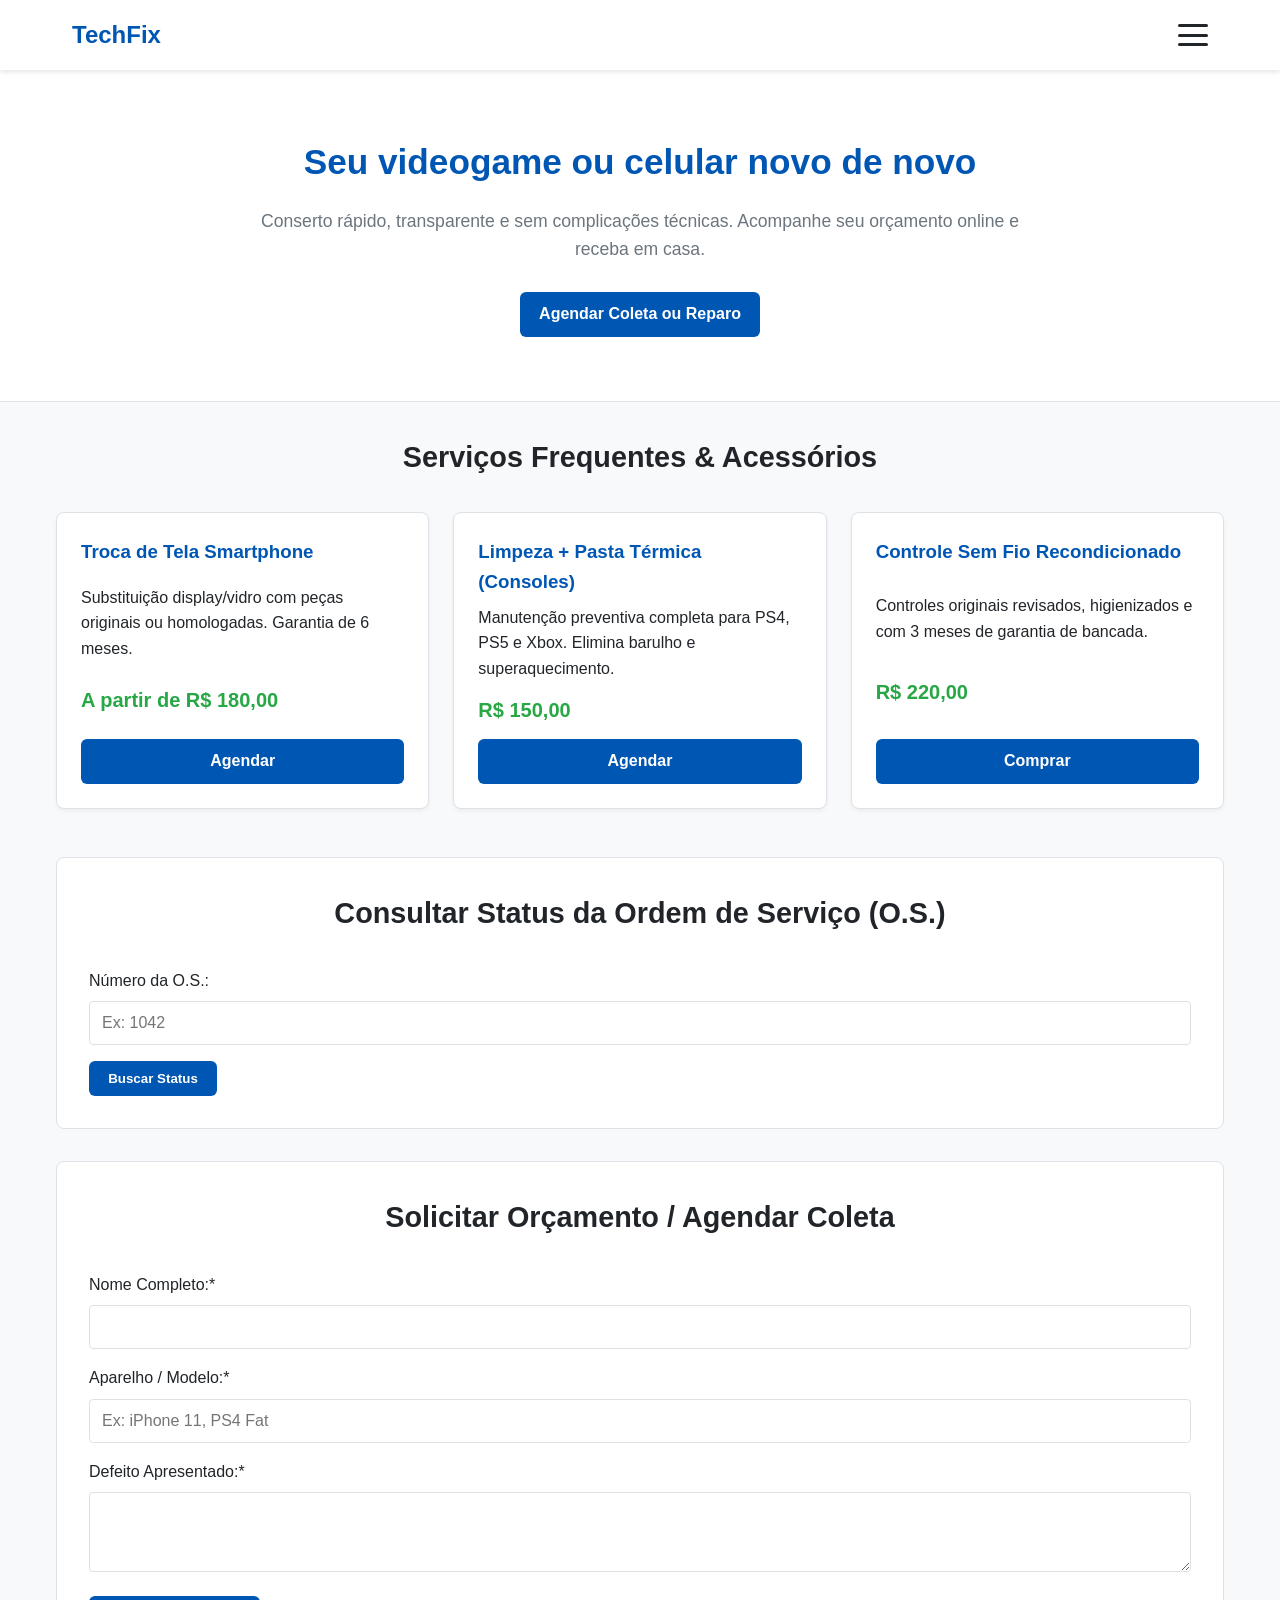
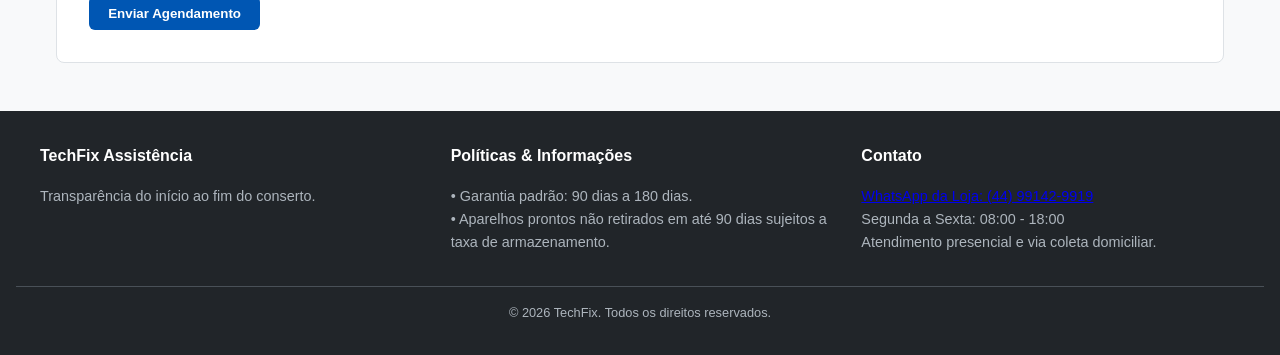
==== index.html @ da068fcb "Rename Rubriga.html to index.html" ====
<!DOCTYPE html>
<html lang="pt-BR">

<head>
    <meta charset="UTF-8">
    <meta name="viewport" content="width=device-width, initial-scale=1.0">
    <title>TechFix - Assistência Técnica Transparente</title>
    <style>
        /* VARIÁVEIS E PADRONIZAÇÃO VISUAL */
        :root {
            --primary: #0056b3;
            --primary-hover: #003d80;
            --secondary: #28a745;
            --bg-light: #f8f9fa;
            --text-dark: #212529;
            --text-muted: #6c757d;
            --white: #ffffff;
            --border: #dee2e6;
        }

        * {
            box-sizing: border-box;
            margin: 0;
            padding: 0;
            font-family: 'Segoe UI', Tahoma, Geneva, Verdana, sans-serif;
        }

        html {
            scroll-behavior: smooth;
        }

        body {
            background-color: var(--bg-light);
            color: var(--text-dark);
            line-height: 1.6;
        }

        /* CABEÇALHO E NAVEGAÇÃO */
        header {
            background-color: var(--white);
            box-shadow: 0 2px 5px rgba(0, 0, 0, 0.1);
            position: sticky;
            top: 0;
            z-index: 1000;
        }

        .navbar {
            display: flex;
            justify-content: space-between;
            align-items: center;
            padding: 1rem 2rem;
            max-width: 1200px;
            margin: 0 auto;
        }

        .logo {
            font-size: 1.5rem;
            font-weight: bold;
            color: var(--primary);
        }

        .nav-menu {
            display: flex;
            list-style: none;
            gap: 1.5rem;
            align-items: center;
        }

        .nav-link {
            text-decoration: none;
            color: var(--text-dark);
            font-weight: 500;
            transition: color 0.2s;
        }

        .nav-link:hover {
            color: var(--primary);
        }

        /* MENU HAMBURGER (VISÍVEL EM TODAS AS TELAS) */
        .hamburger {
            display: flex;
            flex-direction: column;
            justify-content: space-between;
            width: 30px;
            height: 22px;
            background: transparent;
            border: none;
            cursor: pointer;
            padding: 0;
            z-index: 1001;
        }

        .hamburger span {
            width: 100%;
            height: 3px;
            background-color: var(--text-dark);
            border-radius: 3px;
            transition: all 0.3s ease-in-out;
        }

        .hamburger.active span:nth-child(1) {
            transform: translateY(9.5px) rotate(45deg);
        }

        .hamburger.active span:nth-child(2) {
            opacity: 0;
        }

        .hamburger.active span:nth-child(3) {
            transform: translateY(-9.5px) rotate(-45deg);
        }

        .nav-overlay {
            display: none;
            position: fixed;
            top: 0;
            left: 0;
            width: 100vw;
            height: 100vh;
            background: rgba(0, 0, 0, 0.4);
            backdrop-filter: blur(2px);
            z-index: 998;
            opacity: 0;
            transition: opacity 0.3s ease;
        }

        .nav-overlay.active {
            display: block;
            opacity: 1;
        }

        .nav-menu {
            position: fixed;
            top: 0;
            right: -100%;
            width: 300px;
            height: 100vh;
            background-color: var(--white);
            flex-direction: column;
            gap: 0;
            padding: 5rem 2rem 2rem 2rem;
            transition: right 0.3s cubic-bezier(0.4, 0, 0.2, 1);
            box-shadow: -4px 0 20px rgba(0, 0, 0, 0.15);
            z-index: 999;
            align-items: stretch;
            list-style: none;
        }

        .nav-menu.active {
            right: 0;
        }

        .nav-item {
            width: 100%;
            text-align: left;
            padding: 1rem 0;
            border-bottom: 1px solid var(--border);
        }

        .nav-link {
            font-size: 1.1rem;
            display: block;
            width: 100%;
            text-decoration: none;
            color: var(--text-dark);
            font-weight: 500;
            transition: color 0.2s;
        }

        .nav-link:hover {
            color: var(--primary);
        }

        .nav-menu .btn {
            margin-top: 1.5rem;
            width: 100%;
            display: block;
        }

        /* BOTOES E AÇÕES (INDICAR) */
        .btn {
            display: inline-block;
            padding: 0.6rem 1.2rem;
            border-radius: 6px;
            text-decoration: none;
            font-weight: bold;
            cursor: pointer;
            border: none;
            transition: background-color 0.2s;
            text-align: center;
        }

        .btn-primary {
            background-color: var(--primary);
            color: var(--white);
        }

        .btn-primary:hover {
            background-color: var(--primary-hover);
        }

        /* SEÇÃO HERO (DIRECIONAR) */
        .hero {
            background-color: var(--white);
            padding: 4rem 2rem;
            text-align: center;
            border-bottom: 1px solid var(--border);
        }

        .hero-content {
            max-width: 800px;
            margin: 0 auto;
        }

        .hero h1 {
            font-size: 2.2rem;
            margin-bottom: 1rem;
            color: var(--primary);
        }

        .hero p {
            font-size: 1.1rem;
            color: var(--text-muted);
            margin-bottom: 1.8rem;
        }

        /* CONTAINER PRINCIPAL */
        .container {
            max-width: 1200px;
            margin: 2rem auto;
            padding: 0 1rem;
        }

        .section-title {
            text-align: center;
            margin-bottom: 2rem;
            font-size: 1.8rem;
        }

        /* GRID DE SERVIÇOS E PRODUTOS (ALINHAR E FACILITAR) */
        .grid-cards {
            display: grid;
            grid-template-columns: repeat(auto-fit, minmax(280px, 1fr));
            gap: 1.5rem;
            margin-bottom: 3rem;
        }

        .card {
            background: var(--white);
            border: 1px solid var(--border);
            border-radius: 8px;
            padding: 1.5rem;
            display: flex;
            flex-direction: column;
            justify-content: space-between;
            box-shadow: 0 2px 4px rgba(0, 0, 0, 0.05);
        }

        .card h3 {
            margin-bottom: 0.5rem;
            color: var(--primary);
        }

        .card .price {
            font-size: 1.25rem;
            font-weight: bold;
            color: var(--secondary);
            margin: 0.8rem 0;
        }

        /* FORMULÁRIOS E CONSULTA (VALIDAÇÃO E MOSTRAR DADOS) */
        .form-section {
            background: var(--white);
            padding: 2rem;
            border-radius: 8px;
            border: 1px solid var(--border);
            margin-bottom: 2rem;
        }

        .form-group {
            margin-bottom: 1rem;
        }

        .form-group label {
            display: block;
            margin-bottom: 0.5rem;
            font-weight: 500;
        }

        .form-control {
            width: 100%;
            padding: 0.75rem;
            border: 1px solid var(--border);
            border-radius: 4px;
            font-size: 1rem;
        }

        .result-box {
            margin-top: 1.5rem;
            padding: 1rem;
            background-color: #e9ecef;
            border-radius: 4px;
            display: none;
        }

        /* RODAPÉ */
        footer {
            background-color: var(--text-dark);
            color: var(--white);
            padding: 2rem 1rem;
            margin-top: 3rem;
        }

        .footer-content {
            max-width: 1200px;
            margin: 0 auto;
            display: grid;
            grid-template-columns: repeat(auto-fit, minmax(250px, 1fr));
            gap: 2rem;
        }

        .footer-content h4 {
            margin-bottom: 1rem;
            color: var(--white);
        }

        .footer-content p,
        .footer-content li {
            font-size: 0.9rem;
            color: #adb5bd;
        }

        .footer-bottom {
            text-align: center;
            margin-top: 2rem;
            padding-top: 1rem;
            border-top: 1px solid #495057;
            font-size: 0.8rem;
            color: #adb5bd;
        }

        /* MEDIA QUERIES PARA RESPONSIVIDADE */
        @media (max-width: 768px) {
            .hero h1 {
                font-size: 1.75rem;
            }
        }
    </style>
</head>

<body>

    <!-- CABEÇALHO COM MENU HAMBURGER -->
    <header>
        <div class="nav-overlay" id="nav-overlay"></div>
        <nav class="navbar">
            <a href="#inicio" class="logo" style="text-decoration: none;">TechFix</a>
            <button class="hamburger" id="hamburger-btn" aria-label="Abrir Menu" aria-expanded="false">
                <span></span>
                <span></span>
                <span></span>
            </button>
            <ul class="nav-menu" id="nav-menu">
                <li class="nav-item"><a href="#inicio" class="nav-link">Início</a></li>
                <li class="nav-item"><a href="#servicos" class="nav-link">Serviços</a></li>
                <li class="nav-item"><a href="#consulta" class="nav-link">Consultar O.S.</a></li>
                <li class="nav-item"><a href="#agendamento" class="nav-link">Agendamento</a></li>
                <li class="nav-item"><a href="#contato" class="nav-link">Contato</a></li>
                <li class="nav-item"><a href="#agendamento" class="btn btn-primary">Solicitar Orçamento</a></li>
            </ul>
        </nav>
    </header>

    <!-- SEÇÃO HERO -->
    <section id="inicio" class="hero">
        <div class="hero-content">
            <h1>Seu videogame ou celular novo de novo</h1>
            <p>Conserto rápido, transparente e sem complicações técnicas. Acompanhe seu orçamento online e receba em
                casa.</p>
            <a href="#agendamento" class="btn btn-primary">Agendar Coleta ou Reparo</a>
        </div>
    </section>

    <div class="container">
        <!-- VITRINE DE SERVIÇOS E ACESSÓRIOS -->
        <section id="servicos">
            <h2 class="section-title">Serviços Frequentes & Acessórios</h2>
            <div class="grid-cards">
                <div class="card">
                    <h3>Troca de Tela Smartphone</h3>
                    <p>Substituição display/vidro com peças originais ou homologadas. Garantia de 6 meses.</p>
                    <div class="price">A partir de R$ 180,00</div>
                    <a href="#agendamento" class="btn btn-primary">Agendar</a>
                </div>
                <div class="card">
                    <h3>Limpeza + Pasta Térmica (Consoles)</h3>
                    <p>Manutenção preventiva completa para PS4, PS5 e Xbox. Elimina barulho e superaquecimento.</p>
                    <div class="price">R$ 150,00</div>
                    <a href="#agendamento" class="btn btn-primary">Agendar</a>
                </div>
                <div class="card">
                    <h3>Controle Sem Fio Recondicionado</h3>
                    <p>Controles originais revisados, higienizados e com 3 meses de garantia de bancada.</p>
                    <div class="price">R$ 220,00</div>
                    <a href="#agendamento" class="btn btn-primary">Comprar</a>
                </div>
            </div>
        </section>

        <!-- CONSULTA DE STATUS DE ORDEM DE SERVIÇO -->
        <section id="consulta" class="form-section">
            <h2 class="section-title">Consultar Status da Ordem de Serviço (O.S.)</h2>
            <form id="form-consulta">
                <div class="form-group">
                    <label for="numero-os">Número da O.S.:</label>
                    <input type="text" id="numero-os" class="form-control" placeholder="Ex: 1042" required>
                </div>
                <button type="submit" class="btn btn-primary">Buscar Status</button>
            </form>
            <div id="resultado-os" class="result-box"></div>
        </section>

        <!-- FORMULÁRIO DE AGENDAMENTO E SOLICITAÇÃO -->
        <section id="agendamento" class="form-section">
            <h2 class="section-title">Solicitar Orçamento / Agendar Coleta</h2>
            <form id="form-agendamento">
                <div class="form-group">
                    <label for="nome">Nome Completo:*</label>
                    <input type="text" id="nome" class="form-control" required>
                </div>
                <div class="form-group">
                    <label for="equipamento">Aparelho / Modelo:*</label>
                    <input type="text" id="equipamento" class="form-control" placeholder="Ex: iPhone 11, PS4 Fat"
                        required>
                </div>
                <div class="form-group">
                    <label for="descricao">Defeito Apresentado:*</label>
                    <textarea id="descricao" class="form-control" rows="3" required></textarea>
                </div>
                <button type="submit" class="btn btn-primary">Enviar Agendamento</button>
            </form>
            <div id="resultado-agendamento" class="result-box"></div>
        </section>
    </div>

    <!-- RODAPÉ -->
    <footer id="contato">
        <div class="footer-content">
            <div>
                <h4>TechFix Assistência</h4>
                <p>Transparência do início ao fim do conserto.</p>
            </div>
            <div>
                <h4>Políticas & Informações</h4>
                <p>• Garantia padrão: 90 dias a 180 dias.</p>
                <p>• Aparelhos prontos não retirados em até 90 dias sujeitos a taxa de armazenamento.</p>
            </div>
            <div>
                <h4>Contato</h4>
                <p><a href="https://wa.me/44991429919" target="blank"> WhatsApp da Loja: (44) 99142-9919</a></p>
                <p>Segunda a Sexta: 08:00 - 18:00</p>
                <p>Atendimento presencial e via coleta domiciliar.</p>
            </div>
        </div>
        <div class="footer-bottom">
            <p>&copy; 2026 TechFix. Todos os direitos reservados.</p>
        </div>
    </footer>

    <!-- LÓGICA JAVASCRIPT -->
    <script>
        // 1. MANIPULAÇÃO DO MENU HAMBURGER (RESPONSIVO E ACESSIBILIDADE)
        const hamburgerBtn = document.getElementById('hamburger-btn');
        const navMenu = document.getElementById('nav-menu');
        const navOverlay = document.getElementById('nav-overlay');

        function toggleMenu() {
            const isActive = navMenu.classList.toggle('active');
            hamburgerBtn.classList.toggle('active');
            if (navOverlay) navOverlay.classList.toggle('active');
            hamburgerBtn.setAttribute('aria-expanded', isActive);
            document.body.style.overflow = isActive ? 'hidden' : '';
        }

        function closeMenu() {
            navMenu.classList.remove('active');
            hamburgerBtn.classList.remove('active');
            if (navOverlay) navOverlay.classList.remove('active');
            hamburgerBtn.setAttribute('aria-expanded', 'false');
            document.body.style.overflow = '';
        }

        hamburgerBtn.addEventListener('click', toggleMenu);
        if (navOverlay) navOverlay.addEventListener('click', closeMenu);

        // Fechar menu ao clicar em qualquer link (nav-link ou botão) dentro do nav-menu
        navMenu.querySelectorAll('a').forEach(link => {
            link.addEventListener('click', closeMenu);
        });

        // Fechar ao pressionar a tecla ESC
        document.addEventListener('keydown', (e) => {
            if (e.key === 'Escape' && navMenu.classList.contains('active')) {
                closeMenu();
            }
        });

        // 2. CONSULTA DE O.S. (SIMULAÇÃO E EXIBIÇÃO DE DADOS)
        const formConsulta = document.getElementById('form-consulta');
        const resultadoOS = document.getElementById('resultado-os');

        formConsulta.addEventListener('submit', (e) => {
            e.preventDefault();
            const osNumero = document.getElementById('numero-os').value.trim();

            if (osNumero === '') {
                alert('Por favor, informe o número da O.S.');
                return;
            }

            // Exibição dos dados digitados e status simulado
            resultadoOS.style.display = 'block';
            resultadoOS.innerHTML = `
        <strong>Consulta da O.S. nº ${osNumero}:</strong><br>
        • Status: <span style="color: var(--primary); font-weight: bold;">Aguardando Peça</span><br>
        • Aparelho: Playstation 4<br>
        • Previsão de Conclusão: 2 dias úteis.
      `;
        });

        // 3. VALIDAÇÃO DE FORMULÁRIO DE AGENDAMENTO E EXIBIÇÃO DE DADOS
        const formAgendamento = document.getElementById('form-agendamento');
        const resultadoAgendamento = document.getElementById('resultado-agendamento');

        formAgendamento.addEventListener('submit', (e) => {
            e.preventDefault();

            const nome = document.getElementById('nome').value.trim();
            const equipamento = document.getElementById('equipamento').value.trim();
            const descricao = document.getElementById('descricao').value.trim();

            // Validação de dados preenchidos
            if (nome === '' || equipamento === '' || descricao === '') {
                alert('Por favor, preencha todos os campos obrigatórios!');
                return;
            }

            // Exibição de confirmação dos dados digitados no corpo da página
            resultadoAgendamento.style.display = 'block';
            resultadoAgendamento.style.backgroundColor = '#d4edda';
            resultadoAgendamento.style.color = '#155724';
            resultadoAgendamento.innerHTML = `
        <strong>Solicitação Enviada com Sucesso!</strong><br>
        • <strong>Cliente:</strong> ${nome}<br>
        • <strong>Aparelho:</strong> ${equipamento}<br>
        • <strong>Defeito informado:</strong> ${descricao}<br><br>
        <em>Em breve entraremos em contato via WhatsApp para confirmar o horário da coleta!</em>
      `;

            formAgendamento.reset();
        });
    </script>
</body>

</html>
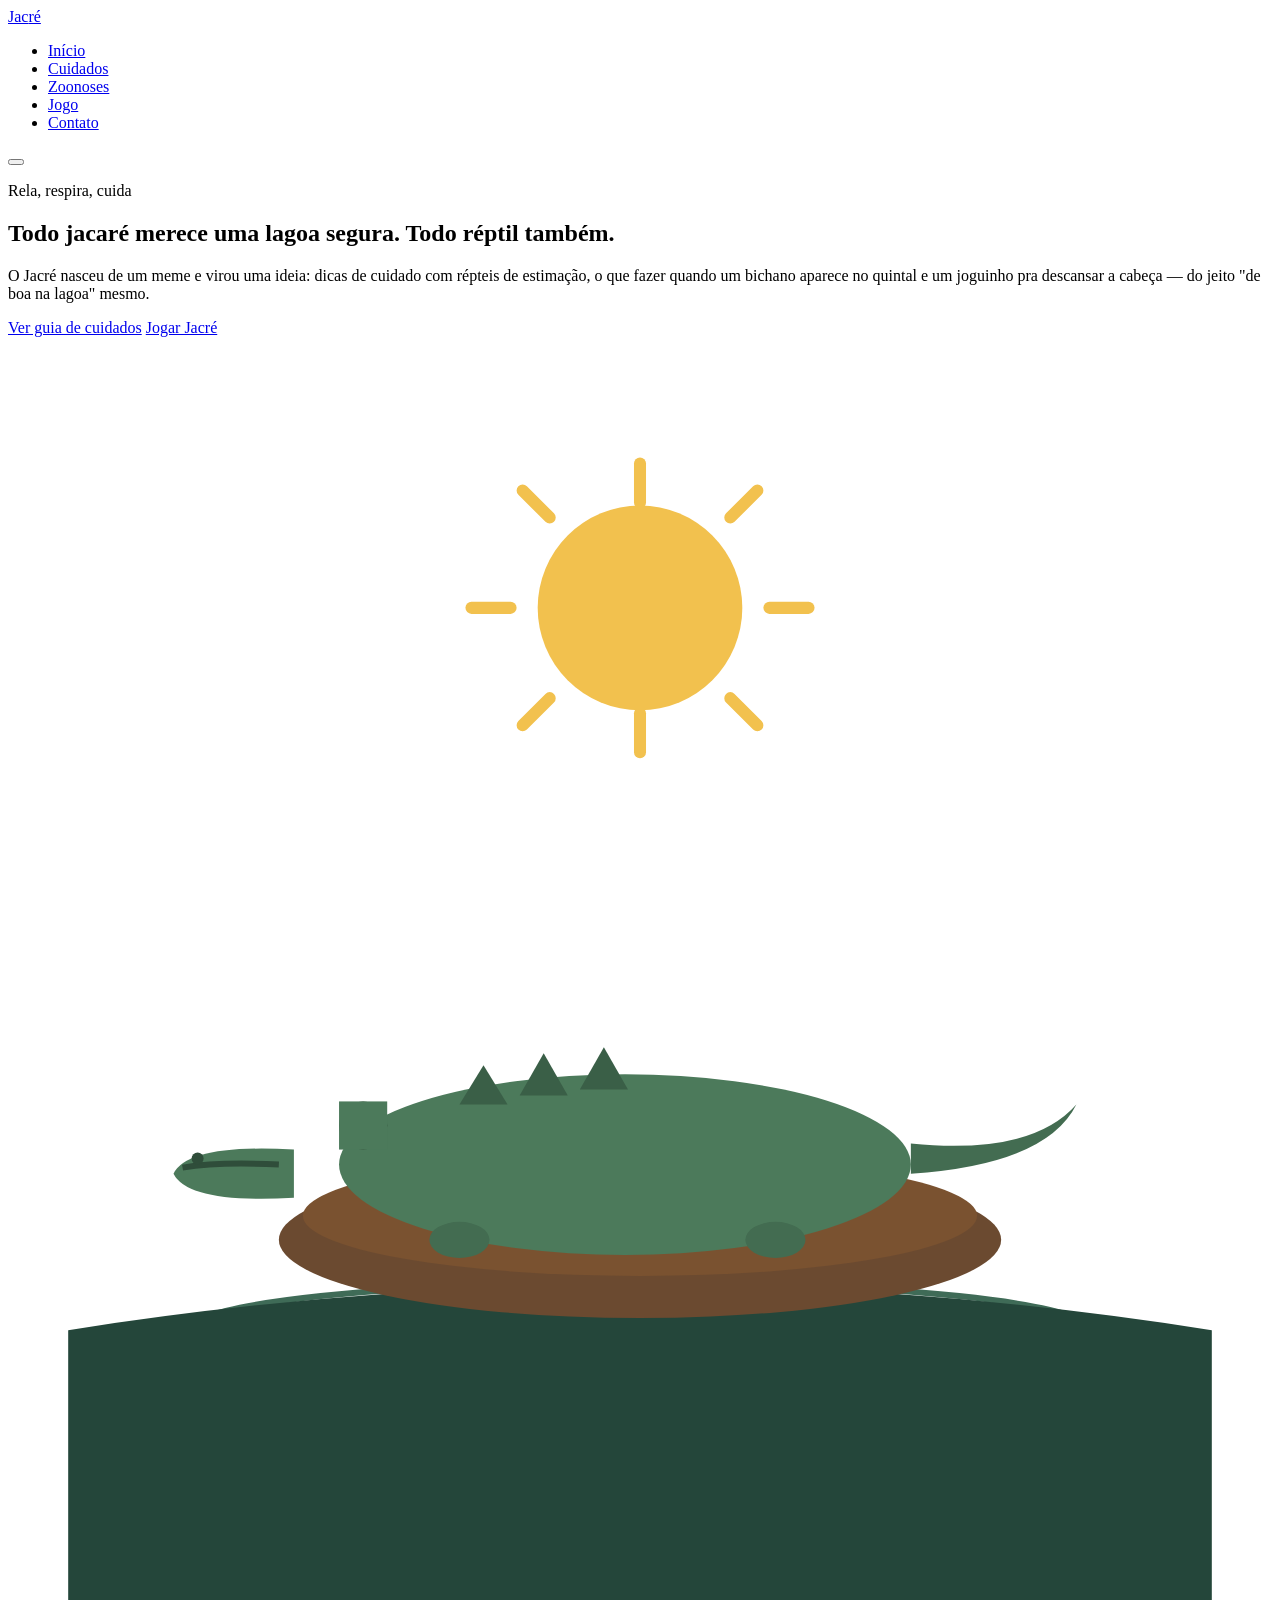
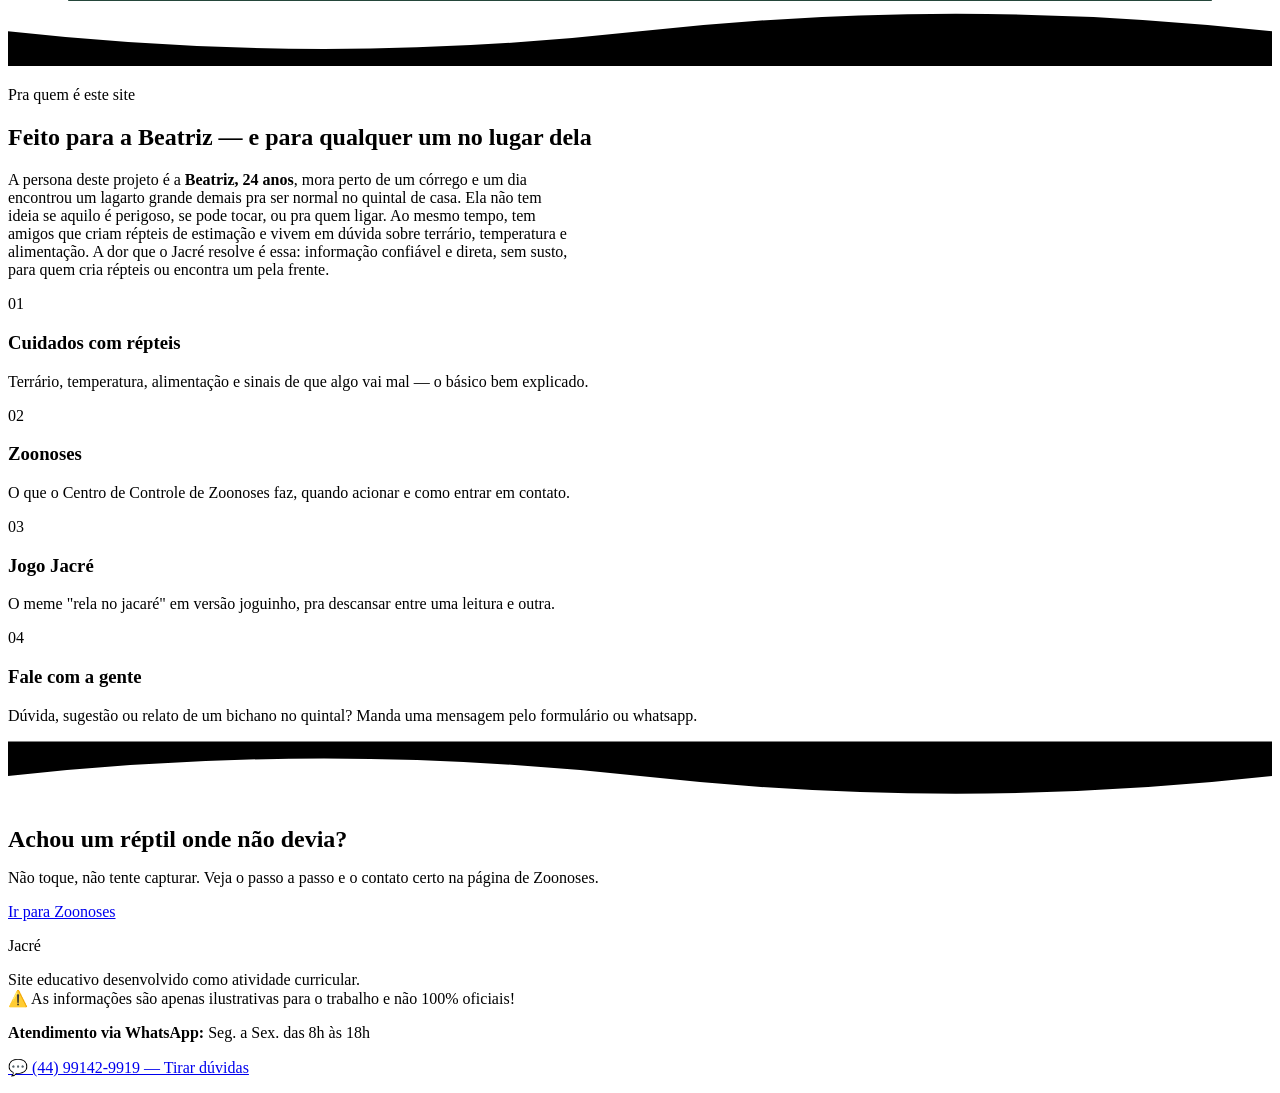
==== commit e0cd0589: "projeto indo po ar" ====
--- a/index.html
+++ b/index.html
@@ -1,566 +1,177 @@
-<!DOCTYPE html>
-<html lang="pt-BR">
-
-<head>
-    <meta charset="UTF-8">
-    <meta name="viewport" content="width=device-width, initial-scale=1.0">
-    <title>TechFix - Assistência Técnica Transparente</title>
-    <style>
-        /* VARIÁVEIS E PADRONIZAÇÃO VISUAL */
-        :root {
-            --primary: #0056b3;
-            --primary-hover: #003d80;
-            --secondary: #28a745;
-            --bg-light: #f8f9fa;
-            --text-dark: #212529;
-            --text-muted: #6c757d;
-            --white: #ffffff;
-            --border: #dee2e6;
-        }
-
-        * {
-            box-sizing: border-box;
-            margin: 0;
-            padding: 0;
-            font-family: 'Segoe UI', Tahoma, Geneva, Verdana, sans-serif;
-        }
-
-        html {
-            scroll-behavior: smooth;
-        }
-
-        body {
-            background-color: var(--bg-light);
-            color: var(--text-dark);
-            line-height: 1.6;
-        }
-
-        /* CABEÇALHO E NAVEGAÇÃO */
-        header {
-            background-color: var(--white);
-            box-shadow: 0 2px 5px rgba(0, 0, 0, 0.1);
-            position: sticky;
-            top: 0;
-            z-index: 1000;
-        }
-
-        .navbar {
-            display: flex;
-            justify-content: space-between;
-            align-items: center;
-            padding: 1rem 2rem;
-            max-width: 1200px;
-            margin: 0 auto;
-        }
-
-        .logo {
-            font-size: 1.5rem;
-            font-weight: bold;
-            color: var(--primary);
-        }
-
-        .nav-menu {
-            display: flex;
-            list-style: none;
-            gap: 1.5rem;
-            align-items: center;
-        }
-
-        .nav-link {
-            text-decoration: none;
-            color: var(--text-dark);
-            font-weight: 500;
-            transition: color 0.2s;
-        }
-
-        .nav-link:hover {
-            color: var(--primary);
-        }
-
-        /* MENU HAMBURGER (VISÍVEL EM TODAS AS TELAS) */
-        .hamburger {
-            display: flex;
-            flex-direction: column;
-            justify-content: space-between;
-            width: 30px;
-            height: 22px;
-            background: transparent;
-            border: none;
-            cursor: pointer;
-            padding: 0;
-            z-index: 1001;
-        }
-
-        .hamburger span {
-            width: 100%;
-            height: 3px;
-            background-color: var(--text-dark);
-            border-radius: 3px;
-            transition: all 0.3s ease-in-out;
-        }
-
-        .hamburger.active span:nth-child(1) {
-            transform: translateY(9.5px) rotate(45deg);
-        }
-
-        .hamburger.active span:nth-child(2) {
-            opacity: 0;
-        }
-
-        .hamburger.active span:nth-child(3) {
-            transform: translateY(-9.5px) rotate(-45deg);
-        }
-
-        .nav-overlay {
-            display: none;
-            position: fixed;
-            top: 0;
-            left: 0;
-            width: 100vw;
-            height: 100vh;
-            background: rgba(0, 0, 0, 0.4);
-            backdrop-filter: blur(2px);
-            z-index: 998;
-            opacity: 0;
-            transition: opacity 0.3s ease;
-        }
-
-        .nav-overlay.active {
-            display: block;
-            opacity: 1;
-        }
-
-        .nav-menu {
-            position: fixed;
-            top: 0;
-            right: -100%;
-            width: 300px;
-            height: 100vh;
-            background-color: var(--white);
-            flex-direction: column;
-            gap: 0;
-            padding: 5rem 2rem 2rem 2rem;
-            transition: right 0.3s cubic-bezier(0.4, 0, 0.2, 1);
-            box-shadow: -4px 0 20px rgba(0, 0, 0, 0.15);
-            z-index: 999;
-            align-items: stretch;
-            list-style: none;
-        }
-
-        .nav-menu.active {
-            right: 0;
-        }
-
-        .nav-item {
-            width: 100%;
-            text-align: left;
-            padding: 1rem 0;
-            border-bottom: 1px solid var(--border);
-        }
-
-        .nav-link {
-            font-size: 1.1rem;
-            display: block;
-            width: 100%;
-            text-decoration: none;
-            color: var(--text-dark);
-            font-weight: 500;
-            transition: color 0.2s;
-        }
-
-        .nav-link:hover {
-            color: var(--primary);
-        }
-
-        .nav-menu .btn {
-            margin-top: 1.5rem;
-            width: 100%;
-            display: block;
-        }
-
-        /* BOTOES E AÇÕES (INDICAR) */
-        .btn {
-            display: inline-block;
-            padding: 0.6rem 1.2rem;
-            border-radius: 6px;
-            text-decoration: none;
-            font-weight: bold;
-            cursor: pointer;
-            border: none;
-            transition: background-color 0.2s;
-            text-align: center;
-        }
-
-        .btn-primary {
-            background-color: var(--primary);
-            color: var(--white);
-        }
-
-        .btn-primary:hover {
-            background-color: var(--primary-hover);
-        }
-
-        /* SEÇÃO HERO (DIRECIONAR) */
-        .hero {
-            background-color: var(--white);
-            padding: 4rem 2rem;
-            text-align: center;
-            border-bottom: 1px solid var(--border);
-        }
-
-        .hero-content {
-            max-width: 800px;
-            margin: 0 auto;
-        }
-
-        .hero h1 {
-            font-size: 2.2rem;
-            margin-bottom: 1rem;
-            color: var(--primary);
-        }
-
-        .hero p {
-            font-size: 1.1rem;
-            color: var(--text-muted);
-            margin-bottom: 1.8rem;
-        }
-
-        /* CONTAINER PRINCIPAL */
-        .container {
-            max-width: 1200px;
-            margin: 2rem auto;
-            padding: 0 1rem;
-        }
-
-        .section-title {
-            text-align: center;
-            margin-bottom: 2rem;
-            font-size: 1.8rem;
-        }
-
-        /* GRID DE SERVIÇOS E PRODUTOS (ALINHAR E FACILITAR) */
-        .grid-cards {
-            display: grid;
-            grid-template-columns: repeat(auto-fit, minmax(280px, 1fr));
-            gap: 1.5rem;
-            margin-bottom: 3rem;
-        }
-
-        .card {
-            background: var(--white);
-            border: 1px solid var(--border);
-            border-radius: 8px;
-            padding: 1.5rem;
-            display: flex;
-            flex-direction: column;
-            justify-content: space-between;
-            box-shadow: 0 2px 4px rgba(0, 0, 0, 0.05);
-        }
-
-        .card h3 {
-            margin-bottom: 0.5rem;
-            color: var(--primary);
-        }
-
-        .card .price {
-            font-size: 1.25rem;
-            font-weight: bold;
-            color: var(--secondary);
-            margin: 0.8rem 0;
-        }
-
-        /* FORMULÁRIOS E CONSULTA (VALIDAÇÃO E MOSTRAR DADOS) */
-        .form-section {
-            background: var(--white);
-            padding: 2rem;
-            border-radius: 8px;
-            border: 1px solid var(--border);
-            margin-bottom: 2rem;
-        }
-
-        .form-group {
-            margin-bottom: 1rem;
-        }
-
-        .form-group label {
-            display: block;
-            margin-bottom: 0.5rem;
-            font-weight: 500;
-        }
-
-        .form-control {
-            width: 100%;
-            padding: 0.75rem;
-            border: 1px solid var(--border);
-            border-radius: 4px;
-            font-size: 1rem;
-        }
-
-        .result-box {
-            margin-top: 1.5rem;
-            padding: 1rem;
-            background-color: #e9ecef;
-            border-radius: 4px;
-            display: none;
-        }
-
-        /* RODAPÉ */
-        footer {
-            background-color: var(--text-dark);
-            color: var(--white);
-            padding: 2rem 1rem;
-            margin-top: 3rem;
-        }
-
-        .footer-content {
-            max-width: 1200px;
-            margin: 0 auto;
-            display: grid;
-            grid-template-columns: repeat(auto-fit, minmax(250px, 1fr));
-            gap: 2rem;
-        }
-
-        .footer-content h4 {
-            margin-bottom: 1rem;
-            color: var(--white);
-        }
-
-        .footer-content p,
-        .footer-content li {
-            font-size: 0.9rem;
-            color: #adb5bd;
-        }
-
-        .footer-bottom {
-            text-align: center;
-            margin-top: 2rem;
-            padding-top: 1rem;
-            border-top: 1px solid #495057;
-            font-size: 0.8rem;
-            color: #adb5bd;
-        }
-
-        /* MEDIA QUERIES PARA RESPONSIVIDADE */
-        @media (max-width: 768px) {
-            .hero h1 {
-                font-size: 1.75rem;
-            }
-        }
-    </style>
-</head>
-
-<body>
-
-    <!-- CABEÇALHO COM MENU HAMBURGER -->
-    <header>
-        <div class="nav-overlay" id="nav-overlay"></div>
-        <nav class="navbar">
-            <a href="#inicio" class="logo" style="text-decoration: none;">TechFix</a>
-            <button class="hamburger" id="hamburger-btn" aria-label="Abrir Menu" aria-expanded="false">
-                <span></span>
-                <span></span>
-                <span></span>
-            </button>
-            <ul class="nav-menu" id="nav-menu">
-                <li class="nav-item"><a href="#inicio" class="nav-link">Início</a></li>
-                <li class="nav-item"><a href="#servicos" class="nav-link">Serviços</a></li>
-                <li class="nav-item"><a href="#consulta" class="nav-link">Consultar O.S.</a></li>
-                <li class="nav-item"><a href="#agendamento" class="nav-link">Agendamento</a></li>
-                <li class="nav-item"><a href="#contato" class="nav-link">Contato</a></li>
-                <li class="nav-item"><a href="#agendamento" class="btn btn-primary">Solicitar Orçamento</a></li>
-            </ul>
-        </nav>
-    </header>
-
-    <!-- SEÇÃO HERO -->
-    <section id="inicio" class="hero">
-        <div class="hero-content">
-            <h1>Seu videogame ou celular novo de novo</h1>
-            <p>Conserto rápido, transparente e sem complicações técnicas. Acompanhe seu orçamento online e receba em
-                casa.</p>
-            <a href="#agendamento" class="btn btn-primary">Agendar Coleta ou Reparo</a>
-        </div>
-    </section>
-
-    <div class="container">
-        <!-- VITRINE DE SERVIÇOS E ACESSÓRIOS -->
-        <section id="servicos">
-            <h2 class="section-title">Serviços Frequentes & Acessórios</h2>
-            <div class="grid-cards">
-                <div class="card">
-                    <h3>Troca de Tela Smartphone</h3>
-                    <p>Substituição display/vidro com peças originais ou homologadas. Garantia de 6 meses.</p>
-                    <div class="price">A partir de R$ 180,00</div>
-                    <a href="#agendamento" class="btn btn-primary">Agendar</a>
-                </div>
-                <div class="card">
-                    <h3>Limpeza + Pasta Térmica (Consoles)</h3>
-                    <p>Manutenção preventiva completa para PS4, PS5 e Xbox. Elimina barulho e superaquecimento.</p>
-                    <div class="price">R$ 150,00</div>
-                    <a href="#agendamento" class="btn btn-primary">Agendar</a>
-                </div>
-                <div class="card">
-                    <h3>Controle Sem Fio Recondicionado</h3>
-                    <p>Controles originais revisados, higienizados e com 3 meses de garantia de bancada.</p>
-                    <div class="price">R$ 220,00</div>
-                    <a href="#agendamento" class="btn btn-primary">Comprar</a>
-                </div>
-            </div>
-        </section>
-
-        <!-- CONSULTA DE STATUS DE ORDEM DE SERVIÇO -->
-        <section id="consulta" class="form-section">
-            <h2 class="section-title">Consultar Status da Ordem de Serviço (O.S.)</h2>
-            <form id="form-consulta">
-                <div class="form-group">
-                    <label for="numero-os">Número da O.S.:</label>
-                    <input type="text" id="numero-os" class="form-control" placeholder="Ex: 1042" required>
-                </div>
-                <button type="submit" class="btn btn-primary">Buscar Status</button>
-            </form>
-            <div id="resultado-os" class="result-box"></div>
-        </section>
-
-        <!-- FORMULÁRIO DE AGENDAMENTO E SOLICITAÇÃO -->
-        <section id="agendamento" class="form-section">
-            <h2 class="section-title">Solicitar Orçamento / Agendar Coleta</h2>
-            <form id="form-agendamento">
-                <div class="form-group">
-                    <label for="nome">Nome Completo:*</label>
-                    <input type="text" id="nome" class="form-control" required>
-                </div>
-                <div class="form-group">
-                    <label for="equipamento">Aparelho / Modelo:*</label>
-                    <input type="text" id="equipamento" class="form-control" placeholder="Ex: iPhone 11, PS4 Fat"
-                        required>
-                </div>
-                <div class="form-group">
-                    <label for="descricao">Defeito Apresentado:*</label>
-                    <textarea id="descricao" class="form-control" rows="3" required></textarea>
-                </div>
-                <button type="submit" class="btn btn-primary">Enviar Agendamento</button>
-            </form>
-            <div id="resultado-agendamento" class="result-box"></div>
-        </section>
-    </div>
-
-    <!-- RODAPÉ -->
-    <footer id="contato">
-        <div class="footer-content">
-            <div>
-                <h4>TechFix Assistência</h4>
-                <p>Transparência do início ao fim do conserto.</p>
-            </div>
-            <div>
-                <h4>Políticas & Informações</h4>
-                <p>• Garantia padrão: 90 dias a 180 dias.</p>
-                <p>• Aparelhos prontos não retirados em até 90 dias sujeitos a taxa de armazenamento.</p>
-            </div>
-            <div>
-                <h4>Contato</h4>
-                <p><a href="https://wa.me/44991429919" target="blank"> WhatsApp da Loja: (44) 99142-9919</a></p>
-                <p>Segunda a Sexta: 08:00 - 18:00</p>
-                <p>Atendimento presencial e via coleta domiciliar.</p>
-            </div>
-        </div>
-        <div class="footer-bottom">
-            <p>&copy; 2026 TechFix. Todos os direitos reservados.</p>
-        </div>
-    </footer>
-
-    <!-- LÓGICA JAVASCRIPT -->
-    <script>
-        // 1. MANIPULAÇÃO DO MENU HAMBURGER (RESPONSIVO E ACESSIBILIDADE)
-        const hamburgerBtn = document.getElementById('hamburger-btn');
-        const navMenu = document.getElementById('nav-menu');
-        const navOverlay = document.getElementById('nav-overlay');
-
-        function toggleMenu() {
-            const isActive = navMenu.classList.toggle('active');
-            hamburgerBtn.classList.toggle('active');
-            if (navOverlay) navOverlay.classList.toggle('active');
-            hamburgerBtn.setAttribute('aria-expanded', isActive);
-            document.body.style.overflow = isActive ? 'hidden' : '';
-        }
-
-        function closeMenu() {
-            navMenu.classList.remove('active');
-            hamburgerBtn.classList.remove('active');
-            if (navOverlay) navOverlay.classList.remove('active');
-            hamburgerBtn.setAttribute('aria-expanded', 'false');
-            document.body.style.overflow = '';
-        }
-
-        hamburgerBtn.addEventListener('click', toggleMenu);
-        if (navOverlay) navOverlay.addEventListener('click', closeMenu);
-
-        // Fechar menu ao clicar em qualquer link (nav-link ou botão) dentro do nav-menu
-        navMenu.querySelectorAll('a').forEach(link => {
-            link.addEventListener('click', closeMenu);
-        });
-
-        // Fechar ao pressionar a tecla ESC
-        document.addEventListener('keydown', (e) => {
-            if (e.key === 'Escape' && navMenu.classList.contains('active')) {
-                closeMenu();
-            }
-        });
-
-        // 2. CONSULTA DE O.S. (SIMULAÇÃO E EXIBIÇÃO DE DADOS)
-        const formConsulta = document.getElementById('form-consulta');
-        const resultadoOS = document.getElementById('resultado-os');
-
-        formConsulta.addEventListener('submit', (e) => {
-            e.preventDefault();
-            const osNumero = document.getElementById('numero-os').value.trim();
-
-            if (osNumero === '') {
-                alert('Por favor, informe o número da O.S.');
-                return;
-            }
-
-            // Exibição dos dados digitados e status simulado
-            resultadoOS.style.display = 'block';
-            resultadoOS.innerHTML = `
-        <strong>Consulta da O.S. nº ${osNumero}:</strong><br>
-        • Status: <span style="color: var(--primary); font-weight: bold;">Aguardando Peça</span><br>
-        • Aparelho: Playstation 4<br>
-        • Previsão de Conclusão: 2 dias úteis.
-      `;
-        });
-
-        // 3. VALIDAÇÃO DE FORMULÁRIO DE AGENDAMENTO E EXIBIÇÃO DE DADOS
-        const formAgendamento = document.getElementById('form-agendamento');
-        const resultadoAgendamento = document.getElementById('resultado-agendamento');
-
-        formAgendamento.addEventListener('submit', (e) => {
-            e.preventDefault();
-
-            const nome = document.getElementById('nome').value.trim();
-            const equipamento = document.getElementById('equipamento').value.trim();
-            const descricao = document.getElementById('descricao').value.trim();
-
-            // Validação de dados preenchidos
-            if (nome === '' || equipamento === '' || descricao === '') {
-                alert('Por favor, preencha todos os campos obrigatórios!');
-                return;
-            }
-
-            // Exibição de confirmação dos dados digitados no corpo da página
-            resultadoAgendamento.style.display = 'block';
-            resultadoAgendamento.style.backgroundColor = '#d4edda';
-            resultadoAgendamento.style.color = '#155724';
-            resultadoAgendamento.innerHTML = `
-        <strong>Solicitação Enviada com Sucesso!</strong><br>
-        • <strong>Cliente:</strong> ${nome}<br>
-        • <strong>Aparelho:</strong> ${equipamento}<br>
-        • <strong>Defeito informado:</strong> ${descricao}<br><br>
-        <em>Em breve entraremos em contato via WhatsApp para confirmar o horário da coleta!</em>
-      `;
-
-            formAgendamento.reset();
-        });
-    </script>
-</body>
-
-</html>
+<!DOCTYPE html>
+<html lang="pt-BR">
+
+<head>
+  <meta charset="UTF-8">
+  <meta name="viewport" content="width=device-width, initial-scale=1.0">
+  <title>Jacré — cuidados com répteis e boas notícias da lagoa</title>
+  <link rel="stylesheet" href="css/style.css">
+</head>
+
+<body>
+
+  <header class="site">
+    <nav class="nav">
+      <a href="index.html" class="brand">Jac<span class="dot">ré</span></a>
+      <ul class="nav-links">
+        <li><a href="index.html">Início</a></li>
+        <li><a href="cuidados.html">Cuidados</a></li>
+        <li><a href="zoonoses.html">Zoonoses</a></li>
+        <li><a href="jogo.html">Jogo</a></li>
+        <li><a href="contato.html">Contato</a></li>
+      </ul>
+      <button class="hamburger" aria-label="Abrir menu" aria-expanded="false">
+        <span></span><span></span><span></span>
+      </button>
+    </nav>
+  </header>
+
+  <main>
+    <section class="hero">
+      <div class="wrap hero-grid">
+        <div>
+          <p class="eyebrow">Rela, respira, cuida</p>
+          <h1>Todo jacaré merece uma lagoa segura. Todo réptil também.</h1>
+          <p class="lead">O Jacré nasceu de um meme e virou uma ideia: dicas de cuidado com répteis de estimação, o que
+            fazer quando um bichano aparece no quintal e um joguinho pra descansar a cabeça — do jeito "de boa na lagoa"
+            mesmo.</p>
+          <div class="hero-cta">
+            <a href="cuidados.html" class="btn btn-primary">Ver guia de cuidados</a>
+            <a href="jogo.html" class="btn btn-outline">Jogar Jacré</a>
+          </div>
+        </div>
+
+        <div class="hero-stage">
+          <svg viewBox="0 0 420 420" xmlns="http://www.w3.org/2000/svg" role="img"
+            aria-label="Ilustração de um jacaré relaxando ao sol à beira da lagoa">
+            <!-- sol -->
+            <g class="sun-ray">
+              <circle cx="210" cy="90" r="6" fill="#f2c14e" />
+              <g stroke="#f2c14e" stroke-width="4" stroke-linecap="round">
+                <line x1="210" y1="55" x2="210" y2="42" />
+                <line x1="210" y1="138" x2="210" y2="125" />
+                <line x1="167" y1="90" x2="154" y2="90" />
+                <line x1="266" y1="90" x2="253" y2="90" />
+                <line x1="180" y1="60" x2="171" y2="51" />
+                <line x1="249" y1="129" x2="240" y2="120" />
+                <line x1="180" y1="120" x2="171" y2="129" />
+                <line x1="249" y1="51" x2="240" y2="60" />
+              </g>
+            </g>
+            <circle cx="210" cy="90" r="34" fill="#f2c14e" />
+
+            <!-- lagoa -->
+            <ellipse class="ripple" cx="210" cy="330" rx="150" ry="16" fill="none" stroke="#3f6b57" stroke-width="2" />
+            <ellipse class="ripple r2" cx="210" cy="330" rx="120" ry="12" fill="none" stroke="#3f6b57"
+              stroke-width="2" />
+            <ellipse class="ripple r3" cx="210" cy="330" rx="90" ry="9" fill="none" stroke="#3f6b57" stroke-width="2" />
+            <path d="M20 330 Q210 300 400 330 L400 420 L20 420 Z" fill="#24463a" />
+
+            <!-- pedra -->
+            <ellipse cx="210" cy="300" rx="120" ry="26" fill="#6b4a30" />
+            <ellipse cx="210" cy="292" rx="112" ry="20" fill="#7a5230" />
+
+            <!-- jacaré -->
+            <g>
+              <!-- corpo -->
+              <ellipse cx="205" cy="275" rx="95" ry="30" fill="#4c7a5b" />
+              <!-- cauda -->
+              <path d="M300 278 Q345 275 355 255 Q340 272 300 268 Z" fill="#436c51" />
+              <!-- crista -->
+              <polygon points="150,255 158,242 166,255" fill="#3a5f47" />
+              <polygon points="170,252 178,238 186,252" fill="#3a5f47" />
+              <polygon points="190,250 198,236 206,250" fill="#3a5f47" />
+              <!-- focinho -->
+              <path d="M95 270 Q60 268 55 278 Q60 288 95 286 Z" fill="#4c7a5b" />
+              <path d="M58 276 Q70 274 90 275" stroke="#2f4d3a" stroke-width="2" fill="none" />
+              <!-- narina -->
+              <circle cx="63" cy="273" r="2" fill="#2f4d3a" />
+              <!-- olho com pálpebra que pisca -->
+              <circle cx="118" cy="262" r="8" fill="#20301f" />
+              <circle cx="118" cy="262" r="4" fill="#f2c14e" />
+              <rect class="eye-lid" x="110" y="254" width="16" height="16" fill="#4c7a5b" />
+              <!-- pernas -->
+              <ellipse cx="150" cy="300" rx="10" ry="6" fill="#436c51" />
+              <ellipse cx="255" cy="300" rx="10" ry="6" fill="#436c51" />
+            </g>
+          </svg>
+        </div>
+      </div>
+    </section>
+
+    <svg class="wave" viewBox="0 0 1440 70" preserveAspectRatio="none">
+      <path d="M0 30 Q 360 70 720 30 T 1440 30 V70 H0 Z" />
+    </svg>
+
+    <section class="section-alt">
+      <div class="wrap">
+        <p class="eyebrow">Pra quem é este site</p>
+        <h2>Feito para a Beatriz — e para qualquer um no lugar dela</h2>
+        <p style="max-width:70ch">A persona deste projeto é a <strong style="color:var(--cream)">Beatriz, 24
+            anos</strong>, mora perto de um córrego e um dia encontrou um lagarto grande demais pra ser normal no
+          quintal de casa. Ela não tem ideia se aquilo é perigoso, se pode tocar, ou pra quem ligar. Ao mesmo tempo, tem
+          amigos que criam répteis de estimação e vivem em dúvida sobre terrário, temperatura e alimentação. A dor que o
+          Jacré resolve é essa: informação confiável e direta, sem susto, para quem cria répteis ou encontra um pela
+          frente.</p>
+
+        <div class="card-grid mt-lg">
+          <div class="card">
+            <span class="num">01</span>
+            <h3>Cuidados com répteis</h3>
+            <p>Terrário, temperatura, alimentação e sinais de que algo vai mal — o básico bem explicado.</p>
+          </div>
+          <div class="card">
+            <span class="num">02</span>
+            <h3>Zoonoses</h3>
+            <p>O que o Centro de Controle de Zoonoses faz, quando acionar e como entrar em contato.</p>
+          </div>
+          <div class="card">
+            <span class="num">03</span>
+            <h3>Jogo Jacré</h3>
+            <p>O meme "rela no jacaré" em versão joguinho, pra descansar entre uma leitura e outra.</p>
+          </div>
+          <div class="card">
+            <span class="num">04</span>
+            <h3>Fale com a gente</h3>
+            <p>Dúvida, sugestão ou relato de um bichano no quintal? Manda uma mensagem pelo formulário ou whatsapp.
+            </p>
+          </div>
+        </div>
+      </div>
+    </section>
+
+    <svg class="wave" viewBox="0 0 1440 70" preserveAspectRatio="none" style="transform:scaleY(-1)">
+      <path d="M0 30 Q 360 70 720 30 T 1440 30 V70 H0 Z" />
+    </svg>
+
+    <section>
+      <div class="wrap">
+        <div class="banner">
+          <div>
+            <h2 style="margin-bottom:.2em">Achou um réptil onde não devia?</h2>
+            <p>Não toque, não tente capturar. Veja o passo a passo e o contato certo na página de Zoonoses.</p>
+          </div>
+          <a href="zoonoses.html" class="btn btn-primary">Ir para Zoonoses</a>
+        </div>
+      </div>
+    </section>
+  </main>
+
+  <footer class="site">
+    <div class="wrap footer-grid">
+      <div>
+        <p class="brand">Jac<span class="dot">ré</span></p>
+        <p>Site educativo desenvolvido como atividade curricular.<br>⚠️ As informações são apenas ilustrativas para o trabalho e não 100% oficiais!</p>
+      </div>
+      <div class="footer-whatsapp">
+        <p><strong>Atendimento via WhatsApp:</strong> Seg. a Sex. das 8h às 18h</p>
+        <p><a href="https://wa.me/5544991429919" target="_blank" rel="noopener noreferrer">💬 (44) 99142-9919 — Tirar
+            dúvidas</a></p>
+      </div>
+    </div>
+  </footer>
+
+  <script src="js/script.js"></script>
+</body>
+
+</html>
